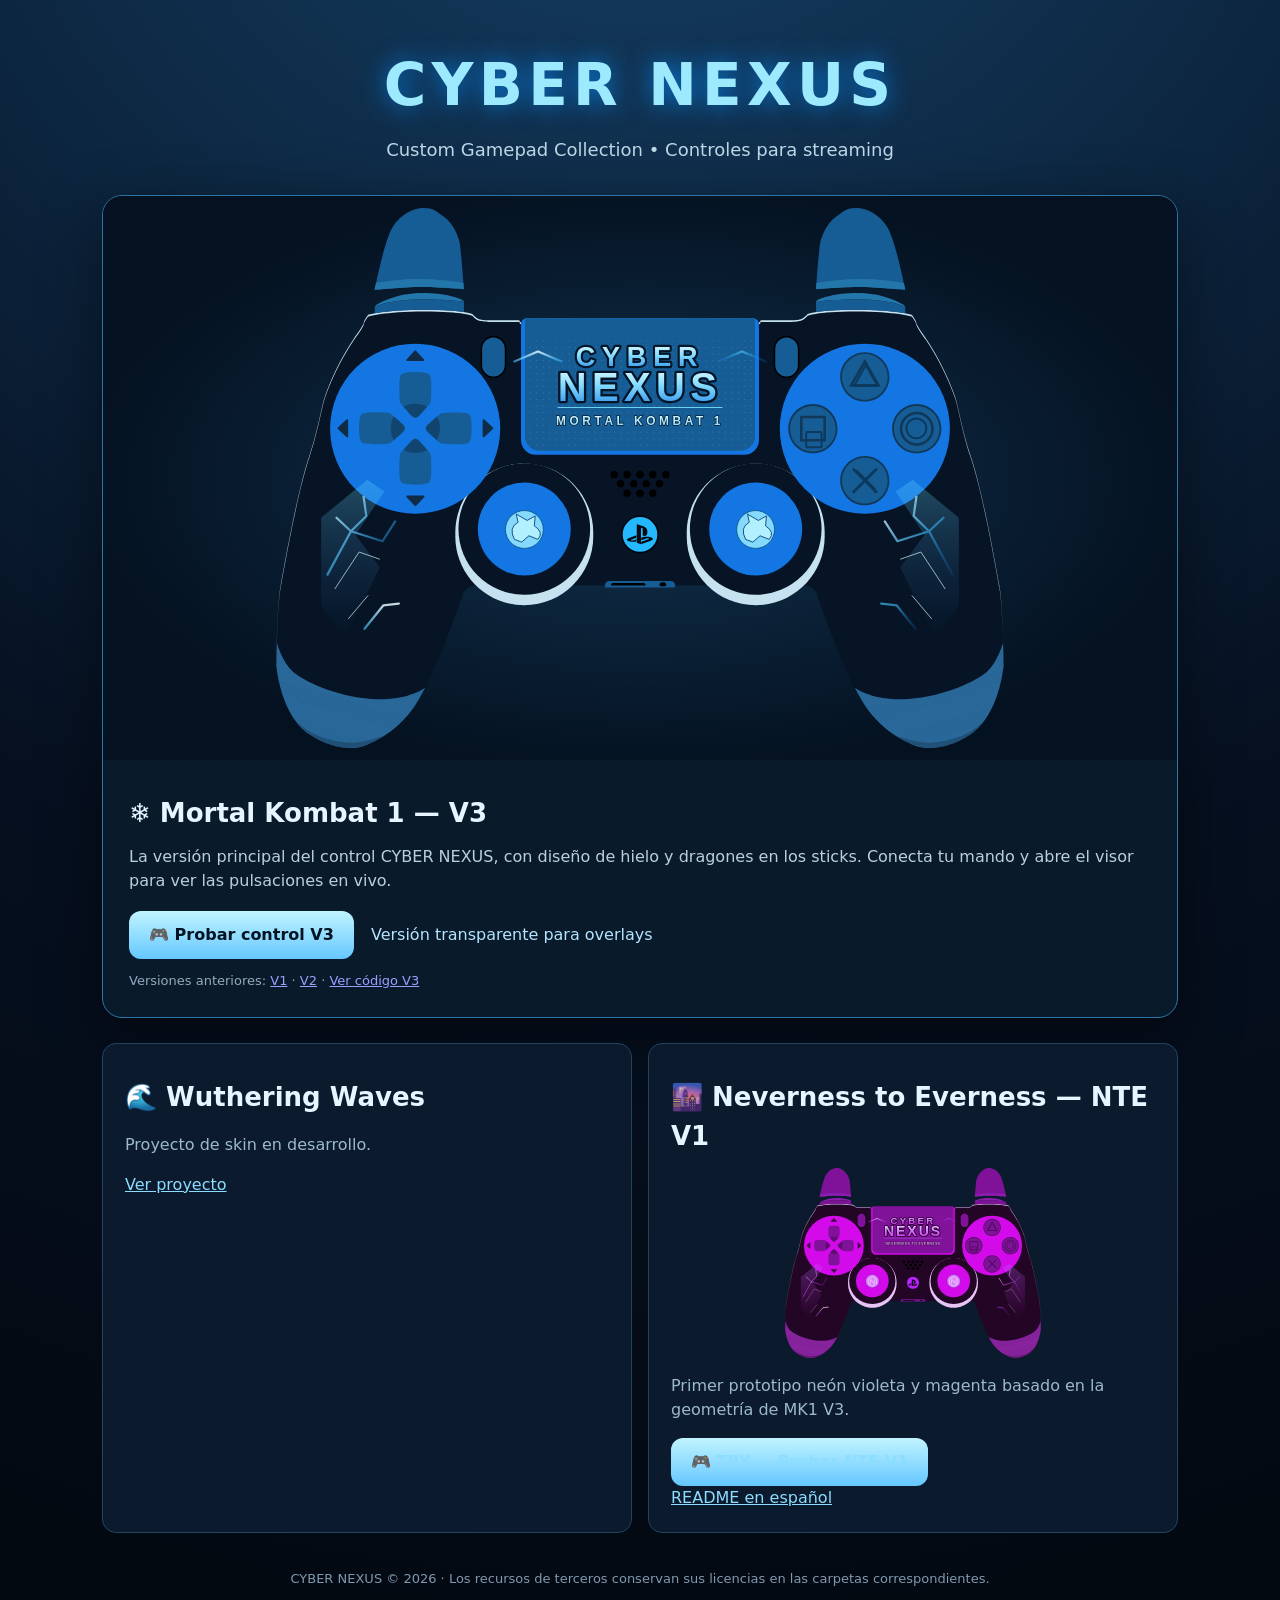
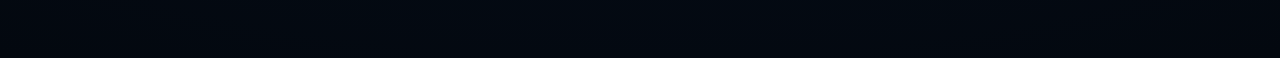
==== index.html @ a9723def "Refresh NTE V1 homepage preview after replacing analog-stick symbols" ====
<!doctype html>
<html lang="es"><head><meta charset="utf-8"><meta name="viewport" content="width=device-width,initial-scale=1">
<title>CYBER NEXUS — Gamepad Skins</title>
<meta name="description" content="Controles personalizados CYBER NEXUS para Mortal Kombat 1, Wuthering Waves y Neverness to Everness.">
<style>
:root{color-scheme:dark}*{box-sizing:border-box}body{margin:0;min-height:100vh;background:radial-gradient(circle at 50% -20%,#16446b 0,#061020 60%,#03080f 100%);color:#e6f5ff;font:16px/1.5 system-ui,Segoe UI,Arial,sans-serif}
main{max-width:1120px;margin:auto;padding:42px 22px 70px}header{text-align:center;margin-bottom:32px}h1{font-size:clamp(32px,5vw,58px);letter-spacing:.09em;margin:0;color:#9deaff;text-shadow:0 0 24px #0876d2}header p{color:#bdd6e6;font-size:18px;margin:7px 0 0}h2{margin:12px 0;font-size:26px}
.feature{border:1px solid #2a76a8;border-radius:20px;background:#091a2b;overflow:hidden;box-shadow:0 18px 65px #0007}
.preview{background:radial-gradient(ellipse,#123350 0,#041120 75%);display:block;text-align:center;padding:12px}
.preview img{display:block;width:100%;max-height:540px;object-fit:contain}
.description{padding:22px 26px 26px}.description p{color:#b8d0e1;margin:0 0 18px}
a.action{display:inline-block;border-radius:12px;padding:12px 20px;text-decoration:none;color:#041321;background:linear-gradient(#c0f4ff,#65c7ff);font-weight:750}a.action:hover{filter:brightness(1.1)}
.secondary{display:inline-block;color:#b5e4ff;padding:12px;text-decoration:none}.secondary:hover{text-decoration:underline}
.small{font-size:13px;color:#92acbe;margin-top:12px}
.links{display:grid;grid-template-columns:repeat(auto-fit,minmax(250px,1fr));gap:16px;margin-top:25px}
.links article{border:1px solid #234461;background:#0b1a2d;border-radius:14px;padding:22px}.links p{color:#9db9cc}.links a{color:#8cddff}
footer{color:#8099ae;text-align:center;margin-top:36px;font-size:13px}
</style></head><body>
<main><header><h1>CYBER NEXUS</h1><p>Custom Gamepad Collection • Controles para streaming</p></header>
<section class="feature"><div class="preview"><img src="V3/preview.svg?v=20261113-home" alt="Control Mortal Kombat 1 CYBER NEXUS V3, azul hielo" /></div>
<div class="description"><h2>❄️ Mortal Kombat 1 — V3</h2><p>La versión principal del control CYBER NEXUS, con diseño de hielo y dragones en los sticks. Conecta tu mando y abre el visor para ver las pulsaciones en vivo.</p>
<a class="action" href="V3/?bg=1">🎮 Probar control V3</a>
<a class="secondary" href="V3/">Versión transparente para overlays</a>
<div class="small">Versiones anteriores: <a href="V1/">V1</a> · <a href="V2/">V2</a> · <a href="https://github.com/Unk0wnD3m0n/cyber-nexus-gamepad-skins/tree/main/V3">Ver código V3</a></div>
</div></section>
<section class="links">
<article><h2>🌊 Wuthering Waves</h2><p>Proyecto de skin en desarrollo.</p><a href="wuwa/">Ver proyecto</a></article>
<article><h2>🌆 Neverness to Everness — NTE V1</h2><img src="nte-v1/preview.svg?v=city-glyph-2" alt="Control CYBER NEXUS NTE V1 neón violeta" style="display:block;width:100%;max-height:190px;object-fit:contain"><p>Primer prototipo neón violeta y magenta basado en la geometría de MK1 V3.</p><a class="action" href="nte-v1/?bg=1">🎮 TRY — Probar NTE V1</a><br><a href="https://github.com/Unk0wnD3m0n/cyber-nexus-gamepad-skins/blob/main/nte-v1/README_ES.md">README en español</a></article>
</section>
<footer>CYBER NEXUS © 2026 · Los recursos de terceros conservan sus licencias en las carpetas correspondientes.</footer></main></body></html>
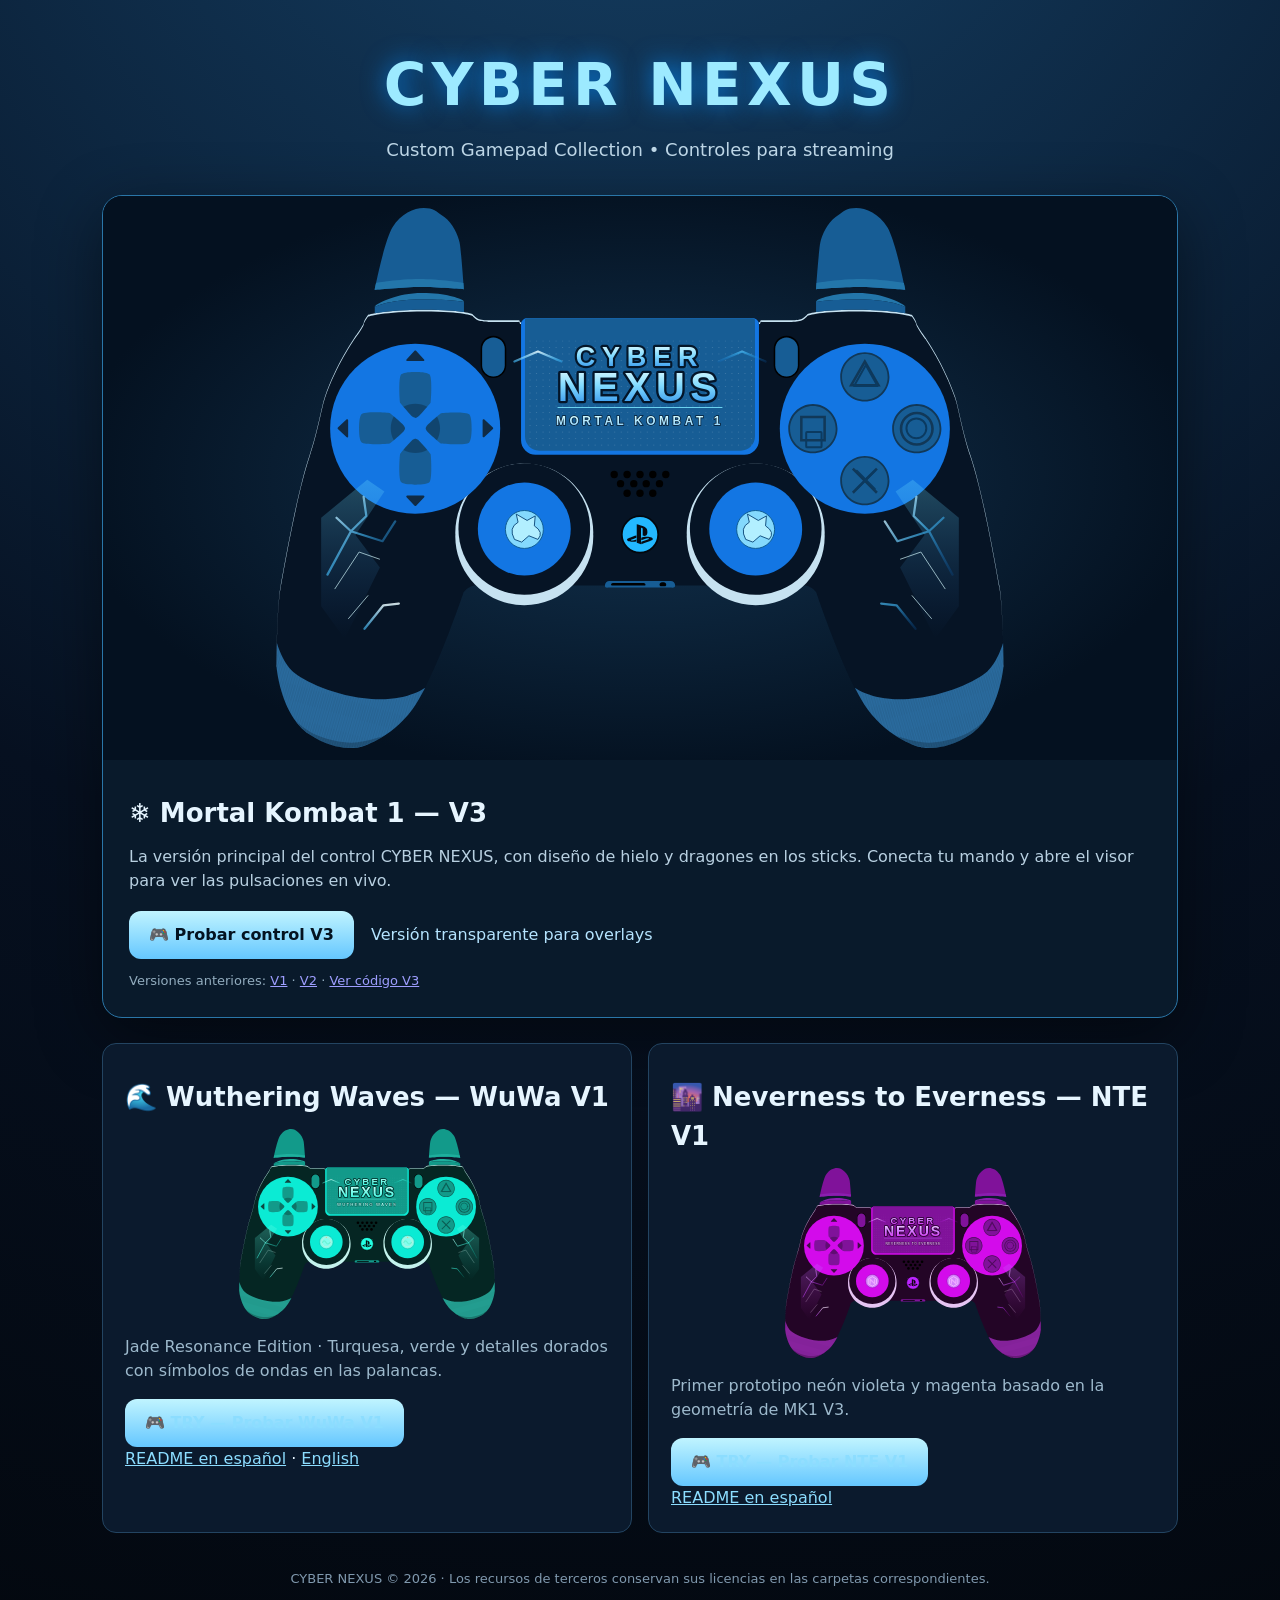
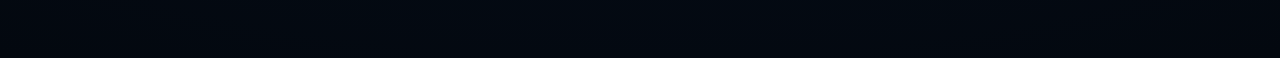
==== commit de02ae88: "Feature new jade Wuthering Waves V1 controller and TRY button on homepage" ====
--- a/index.html
+++ b/index.html
@@ -24,7 +24,7 @@
 <div class="small">Versiones anteriores: <a href="V1/">V1</a> · <a href="V2/">V2</a> · <a href="https://github.com/Unk0wnD3m0n/cyber-nexus-gamepad-skins/tree/main/V3">Ver código V3</a></div>
 </div></section>
 <section class="links">
-<article><h2>🌊 Wuthering Waves</h2><p>Proyecto de skin en desarrollo.</p><a href="wuwa/">Ver proyecto</a></article>
+<article><h2>🌊 Wuthering Waves — WuWa V1</h2><img src="wuwa-v1/preview.svg?v=jade-resonance-v1" alt="Control CYBER NEXUS Wuthering Waves V1 verde jade" style="display:block;width:100%;max-height:190px;object-fit:contain"><p>Jade Resonance Edition · Turquesa, verde y detalles dorados con símbolos de ondas en las palancas.</p><a class="action" href="wuwa-v1/?bg=1">🎮 TRY — Probar WuWa V1</a><br><a href="https://github.com/Unk0wnD3m0n/cyber-nexus-gamepad-skins/blob/main/wuwa-v1/README_ES.md">README en español</a> · <a href="https://github.com/Unk0wnD3m0n/cyber-nexus-gamepad-skins/blob/main/wuwa-v1/README.md">English</a></article>
 <article><h2>🌆 Neverness to Everness — NTE V1</h2><img src="nte-v1/preview.svg?v=city-glyph-2" alt="Control CYBER NEXUS NTE V1 neón violeta" style="display:block;width:100%;max-height:190px;object-fit:contain"><p>Primer prototipo neón violeta y magenta basado en la geometría de MK1 V3.</p><a class="action" href="nte-v1/?bg=1">🎮 TRY — Probar NTE V1</a><br><a href="https://github.com/Unk0wnD3m0n/cyber-nexus-gamepad-skins/blob/main/nte-v1/README_ES.md">README en español</a></article>
 </section>
 <footer>CYBER NEXUS © 2026 · Los recursos de terceros conservan sus licencias en las carpetas correspondientes.</footer></main></body></html>
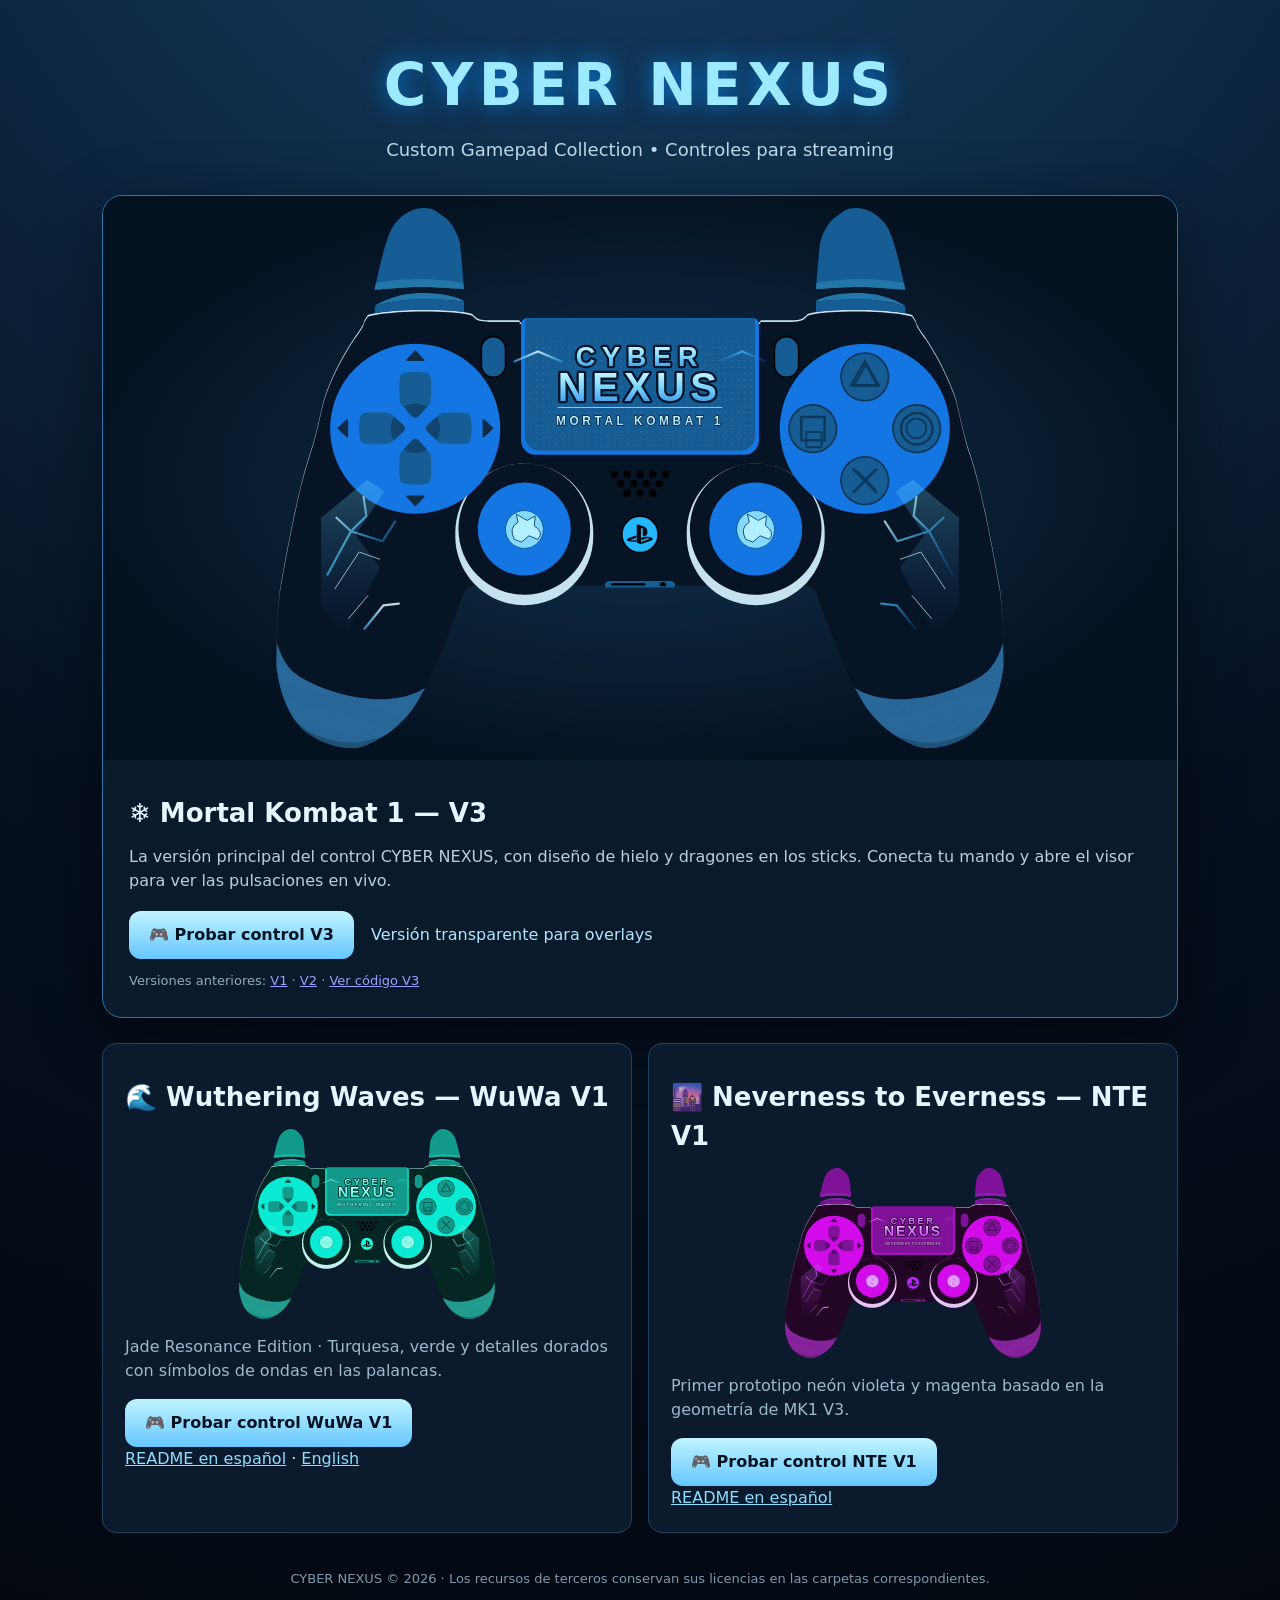
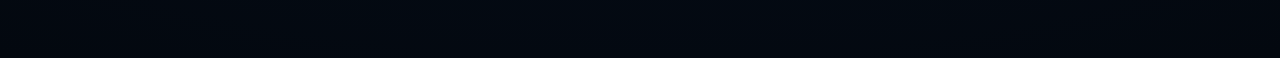
==== commit 592f643c: "Fix WuWa and NTE TRY button text contrast on homepage" ====
--- a/index.html
+++ b/index.html
@@ -13,7 +13,7 @@
 .secondary{display:inline-block;color:#b5e4ff;padding:12px;text-decoration:none}.secondary:hover{text-decoration:underline}
 .small{font-size:13px;color:#92acbe;margin-top:12px}
 .links{display:grid;grid-template-columns:repeat(auto-fit,minmax(250px,1fr));gap:16px;margin-top:25px}
-.links article{border:1px solid #234461;background:#0b1a2d;border-radius:14px;padding:22px}.links p{color:#9db9cc}.links a{color:#8cddff}
+.links article{border:1px solid #234461;background:#0b1a2d;border-radius:14px;padding:22px}.links p{color:#9db9cc}.links a:not(.action){color:#8cddff}.links a.action{color:#041321;text-shadow:none}
 footer{color:#8099ae;text-align:center;margin-top:36px;font-size:13px}
 </style></head><body>
 <main><header><h1>CYBER NEXUS</h1><p>Custom Gamepad Collection • Controles para streaming</p></header>
@@ -24,7 +24,7 @@
 <div class="small">Versiones anteriores: <a href="V1/">V1</a> · <a href="V2/">V2</a> · <a href="https://github.com/Unk0wnD3m0n/cyber-nexus-gamepad-skins/tree/main/V3">Ver código V3</a></div>
 </div></section>
 <section class="links">
-<article><h2>🌊 Wuthering Waves — WuWa V1</h2><img src="wuwa-v1/preview.svg?v=jade-resonance-v1" alt="Control CYBER NEXUS Wuthering Waves V1 verde jade" style="display:block;width:100%;max-height:190px;object-fit:contain"><p>Jade Resonance Edition · Turquesa, verde y detalles dorados con símbolos de ondas en las palancas.</p><a class="action" href="wuwa-v1/?bg=1">🎮 TRY — Probar WuWa V1</a><br><a href="https://github.com/Unk0wnD3m0n/cyber-nexus-gamepad-skins/blob/main/wuwa-v1/README_ES.md">README en español</a> · <a href="https://github.com/Unk0wnD3m0n/cyber-nexus-gamepad-skins/blob/main/wuwa-v1/README.md">English</a></article>
-<article><h2>🌆 Neverness to Everness — NTE V1</h2><img src="nte-v1/preview.svg?v=city-glyph-2" alt="Control CYBER NEXUS NTE V1 neón violeta" style="display:block;width:100%;max-height:190px;object-fit:contain"><p>Primer prototipo neón violeta y magenta basado en la geometría de MK1 V3.</p><a class="action" href="nte-v1/?bg=1">🎮 TRY — Probar NTE V1</a><br><a href="https://github.com/Unk0wnD3m0n/cyber-nexus-gamepad-skins/blob/main/nte-v1/README_ES.md">README en español</a></article>
+<article><h2>🌊 Wuthering Waves — WuWa V1</h2><img src="wuwa-v1/preview.svg?v=jade-resonance-v1" alt="Control CYBER NEXUS Wuthering Waves V1 verde jade" style="display:block;width:100%;max-height:190px;object-fit:contain"><p>Jade Resonance Edition · Turquesa, verde y detalles dorados con símbolos de ondas en las palancas.</p><a class="action" href="wuwa-v1/?bg=1">🎮 Probar control WuWa V1</a><br><a href="https://github.com/Unk0wnD3m0n/cyber-nexus-gamepad-skins/blob/main/wuwa-v1/README_ES.md">README en español</a> · <a href="https://github.com/Unk0wnD3m0n/cyber-nexus-gamepad-skins/blob/main/wuwa-v1/README.md">English</a></article>
+<article><h2>🌆 Neverness to Everness — NTE V1</h2><img src="nte-v1/preview.svg?v=city-glyph-2" alt="Control CYBER NEXUS NTE V1 neón violeta" style="display:block;width:100%;max-height:190px;object-fit:contain"><p>Primer prototipo neón violeta y magenta basado en la geometría de MK1 V3.</p><a class="action" href="nte-v1/?bg=1">🎮 Probar control NTE V1</a><br><a href="https://github.com/Unk0wnD3m0n/cyber-nexus-gamepad-skins/blob/main/nte-v1/README_ES.md">README en español</a></article>
 </section>
 <footer>CYBER NEXUS © 2026 · Los recursos de terceros conservan sus licencias en las carpetas correspondientes.</footer></main></body></html>
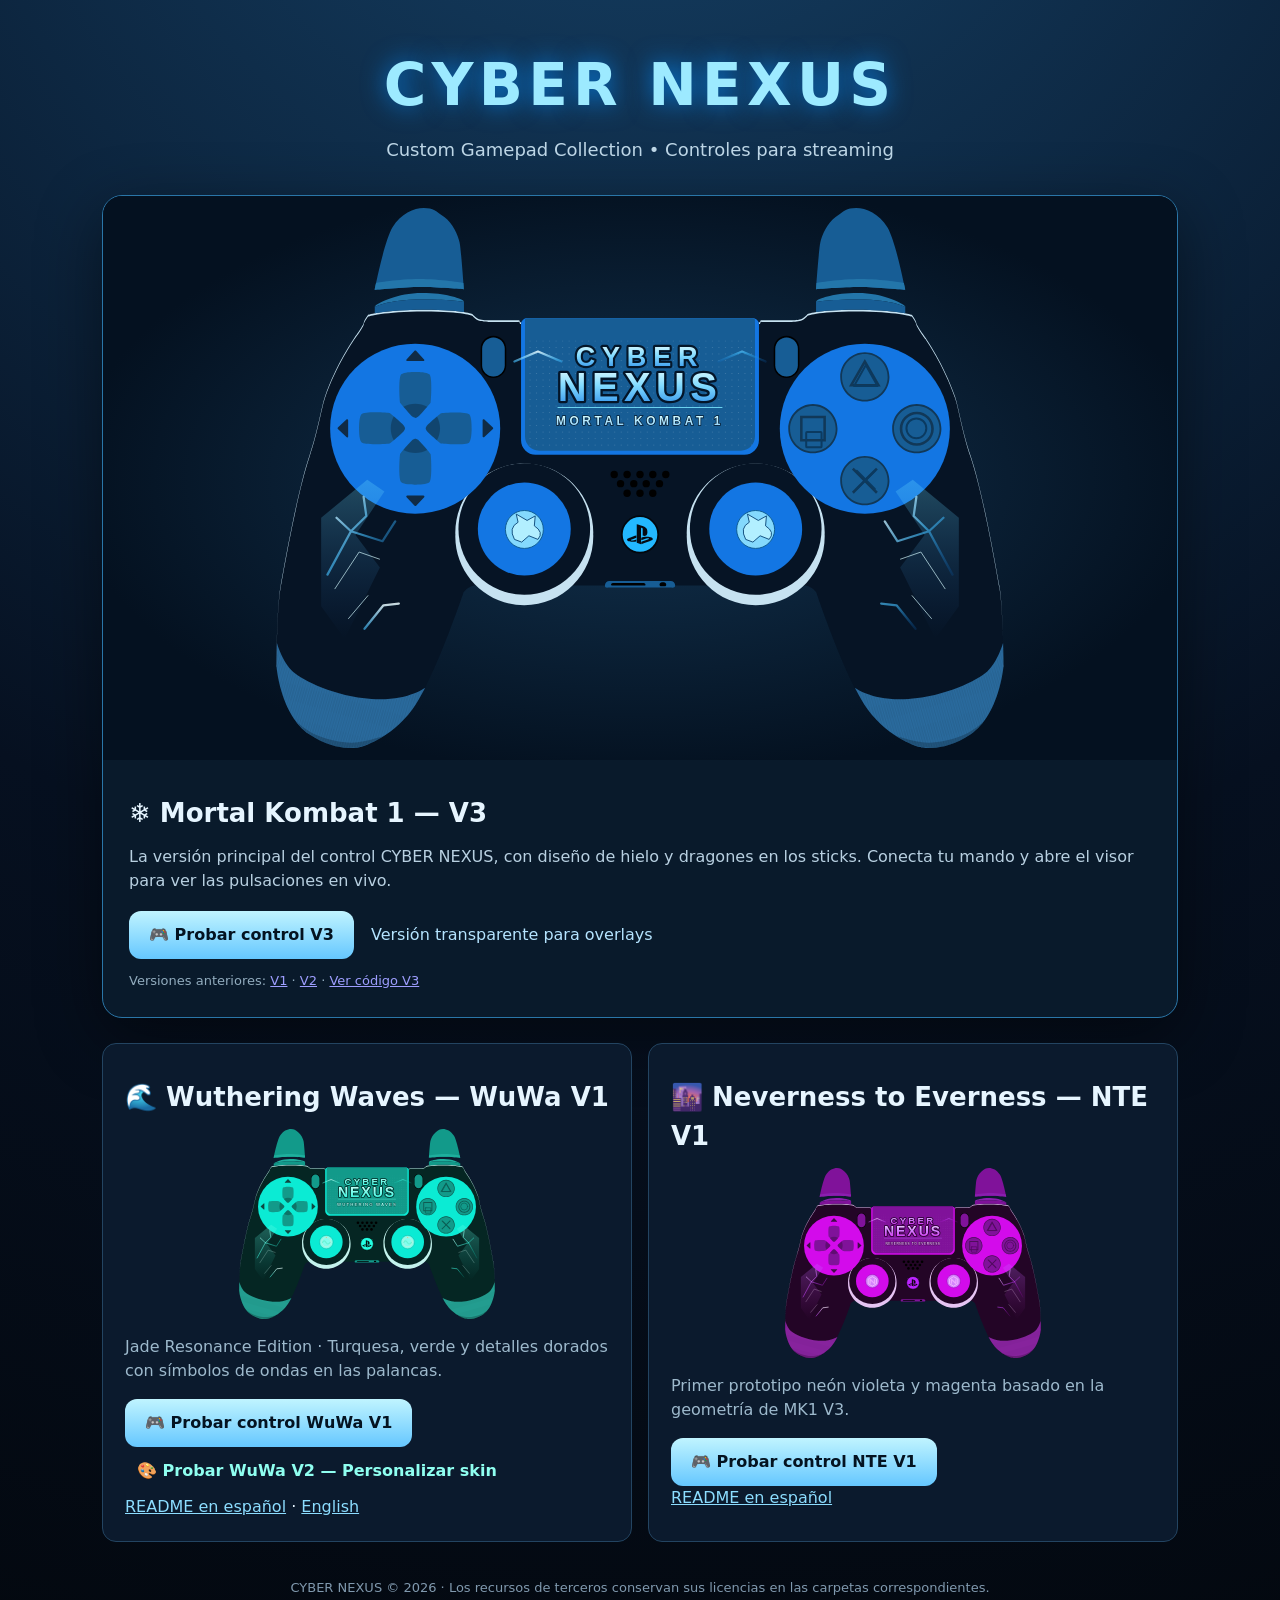
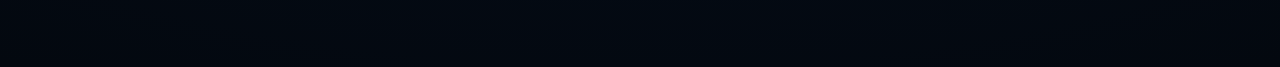
==== commit 2ba63bd3: "Add experimental WuWa V2 skin editor link alongside preserved V1" ====
--- a/index.html
+++ b/index.html
@@ -24,7 +24,7 @@
 <div class="small">Versiones anteriores: <a href="V1/">V1</a> · <a href="V2/">V2</a> · <a href="https://github.com/Unk0wnD3m0n/cyber-nexus-gamepad-skins/tree/main/V3">Ver código V3</a></div>
 </div></section>
 <section class="links">
-<article><h2>🌊 Wuthering Waves — WuWa V1</h2><img src="wuwa-v1/preview.svg?v=jade-resonance-v1" alt="Control CYBER NEXUS Wuthering Waves V1 verde jade" style="display:block;width:100%;max-height:190px;object-fit:contain"><p>Jade Resonance Edition · Turquesa, verde y detalles dorados con símbolos de ondas en las palancas.</p><a class="action" href="wuwa-v1/?bg=1">🎮 Probar control WuWa V1</a><br><a href="https://github.com/Unk0wnD3m0n/cyber-nexus-gamepad-skins/blob/main/wuwa-v1/README_ES.md">README en español</a> · <a href="https://github.com/Unk0wnD3m0n/cyber-nexus-gamepad-skins/blob/main/wuwa-v1/README.md">English</a></article>
+<article><h2>🌊 Wuthering Waves — WuWa V1</h2><img src="wuwa-v1/preview.svg?v=jade-resonance-v1" alt="Control CYBER NEXUS Wuthering Waves V1 verde jade" style="display:block;width:100%;max-height:190px;object-fit:contain"><p>Jade Resonance Edition · Turquesa, verde y detalles dorados con símbolos de ondas en las palancas.</p><a class="action" href="wuwa-v1/?bg=1">🎮 Probar control WuWa V1</a><br><a class="secondary" href="wuwa-v2/?bg=1" style="color:#8ffff0;font-weight:700">🎨 Probar WuWa V2 — Personalizar skin</a><br><a href="https://github.com/Unk0wnD3m0n/cyber-nexus-gamepad-skins/blob/main/wuwa-v1/README_ES.md">README en español</a> · <a href="https://github.com/Unk0wnD3m0n/cyber-nexus-gamepad-skins/blob/main/wuwa-v1/README.md">English</a></article>
 <article><h2>🌆 Neverness to Everness — NTE V1</h2><img src="nte-v1/preview.svg?v=city-glyph-2" alt="Control CYBER NEXUS NTE V1 neón violeta" style="display:block;width:100%;max-height:190px;object-fit:contain"><p>Primer prototipo neón violeta y magenta basado en la geometría de MK1 V3.</p><a class="action" href="nte-v1/?bg=1">🎮 Probar control NTE V1</a><br><a href="https://github.com/Unk0wnD3m0n/cyber-nexus-gamepad-skins/blob/main/nte-v1/README_ES.md">README en español</a></article>
 </section>
 <footer>CYBER NEXUS © 2026 · Los recursos de terceros conservan sus licencias en las carpetas correspondientes.</footer></main></body></html>
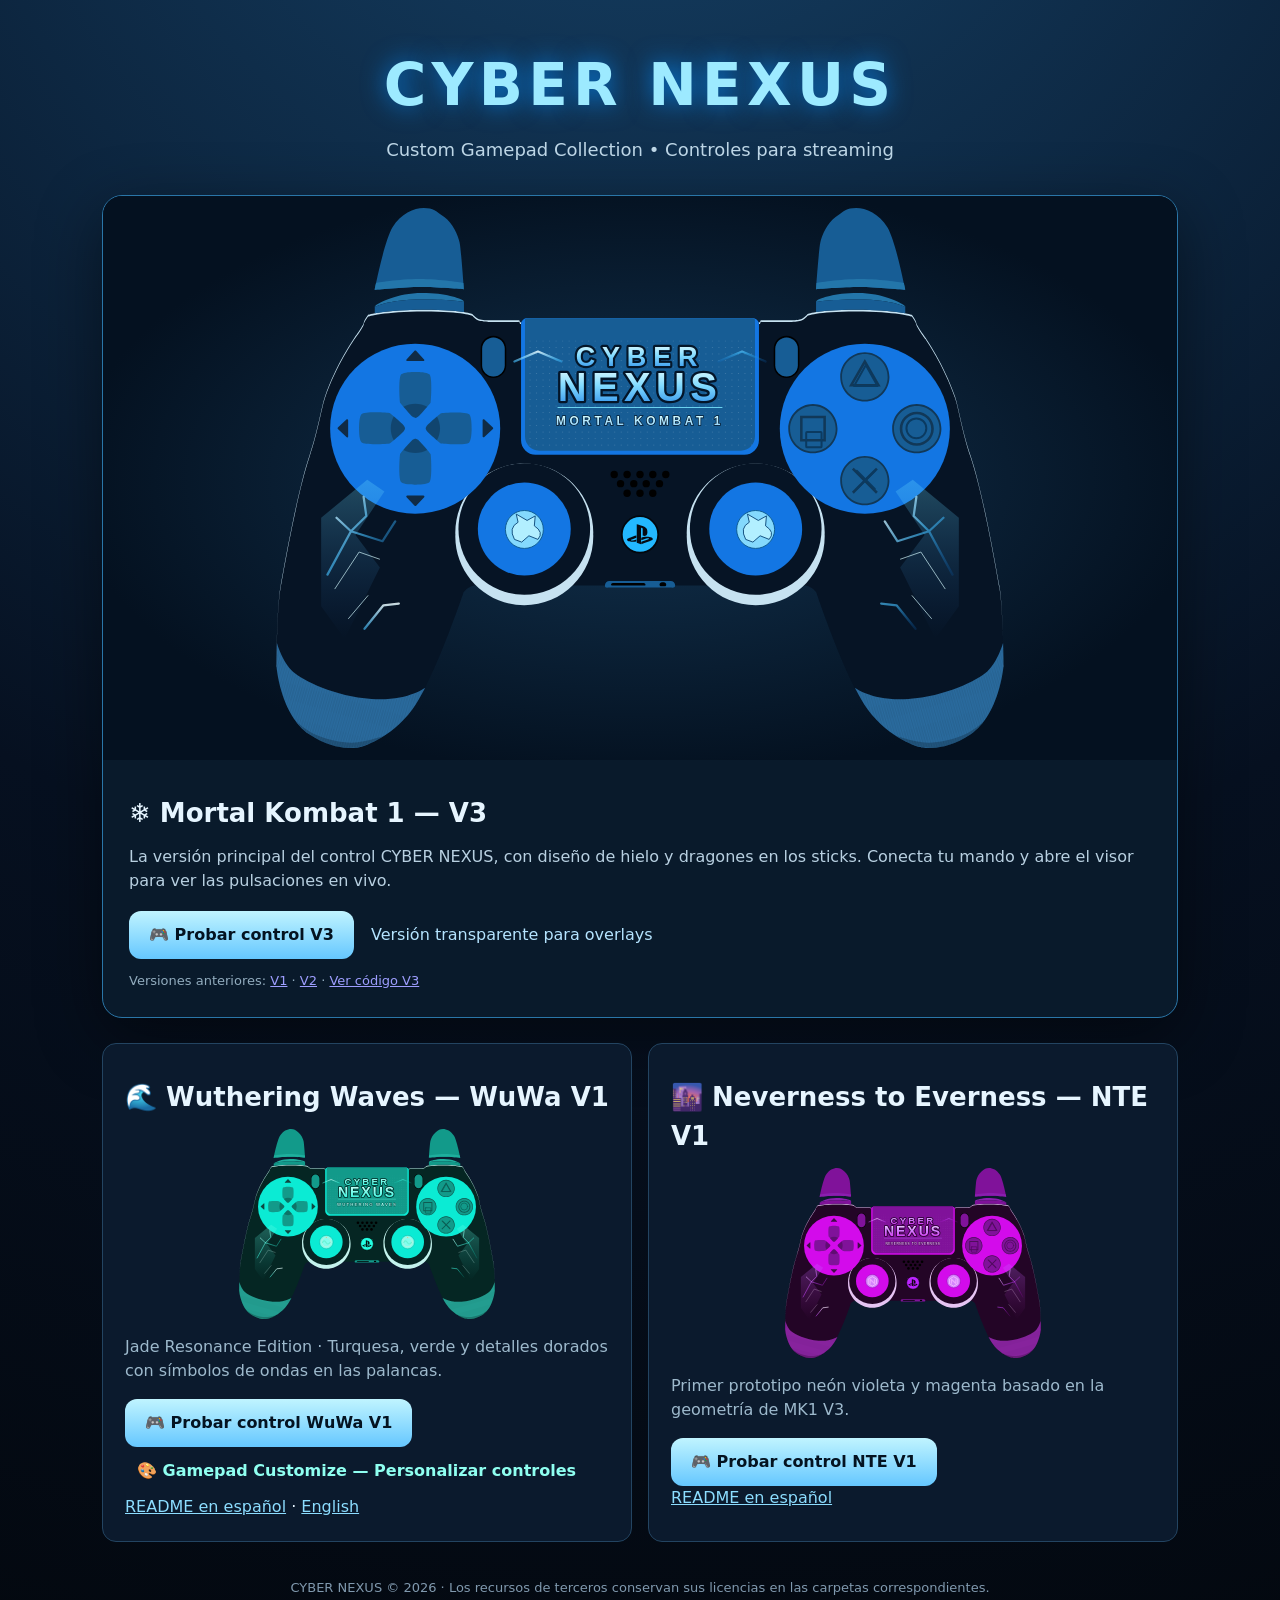
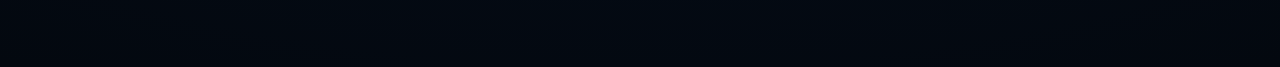
==== commit 97002c6b: "Update Gamepad Customize naming and links after folder rename" ====
--- a/index.html
+++ b/index.html
@@ -24,7 +24,7 @@
 <div class="small">Versiones anteriores: <a href="V1/">V1</a> · <a href="V2/">V2</a> · <a href="https://github.com/Unk0wnD3m0n/cyber-nexus-gamepad-skins/tree/main/V3">Ver código V3</a></div>
 </div></section>
 <section class="links">
-<article><h2>🌊 Wuthering Waves — WuWa V1</h2><img src="wuwa-v1/preview.svg?v=jade-resonance-v1" alt="Control CYBER NEXUS Wuthering Waves V1 verde jade" style="display:block;width:100%;max-height:190px;object-fit:contain"><p>Jade Resonance Edition · Turquesa, verde y detalles dorados con símbolos de ondas en las palancas.</p><a class="action" href="wuwa-v1/?bg=1">🎮 Probar control WuWa V1</a><br><a class="secondary" href="wuwa-v2/?bg=1" style="color:#8ffff0;font-weight:700">🎨 Probar WuWa V2 — Personalizar skin</a><br><a href="https://github.com/Unk0wnD3m0n/cyber-nexus-gamepad-skins/blob/main/wuwa-v1/README_ES.md">README en español</a> · <a href="https://github.com/Unk0wnD3m0n/cyber-nexus-gamepad-skins/blob/main/wuwa-v1/README.md">English</a></article>
+<article><h2>🌊 Wuthering Waves — WuWa V1</h2><img src="wuwa-v1/preview.svg?v=jade-resonance-v1" alt="Control CYBER NEXUS Wuthering Waves V1 verde jade" style="display:block;width:100%;max-height:190px;object-fit:contain"><p>Jade Resonance Edition · Turquesa, verde y detalles dorados con símbolos de ondas en las palancas.</p><a class="action" href="wuwa-v1/?bg=1">🎮 Probar control WuWa V1</a><br><a class="secondary" href="gamepad-customize/?bg=1" style="color:#8ffff0;font-weight:700">🎨 Gamepad Customize — Personalizar controles</a><br><a href="https://github.com/Unk0wnD3m0n/cyber-nexus-gamepad-skins/blob/main/wuwa-v1/README_ES.md">README en español</a> · <a href="https://github.com/Unk0wnD3m0n/cyber-nexus-gamepad-skins/blob/main/wuwa-v1/README.md">English</a></article>
 <article><h2>🌆 Neverness to Everness — NTE V1</h2><img src="nte-v1/preview.svg?v=city-glyph-2" alt="Control CYBER NEXUS NTE V1 neón violeta" style="display:block;width:100%;max-height:190px;object-fit:contain"><p>Primer prototipo neón violeta y magenta basado en la geometría de MK1 V3.</p><a class="action" href="nte-v1/?bg=1">🎮 Probar control NTE V1</a><br><a href="https://github.com/Unk0wnD3m0n/cyber-nexus-gamepad-skins/blob/main/nte-v1/README_ES.md">README en español</a></article>
 </section>
 <footer>CYBER NEXUS © 2026 · Los recursos de terceros conservan sus licencias en las carpetas correspondientes.</footer></main></body></html>
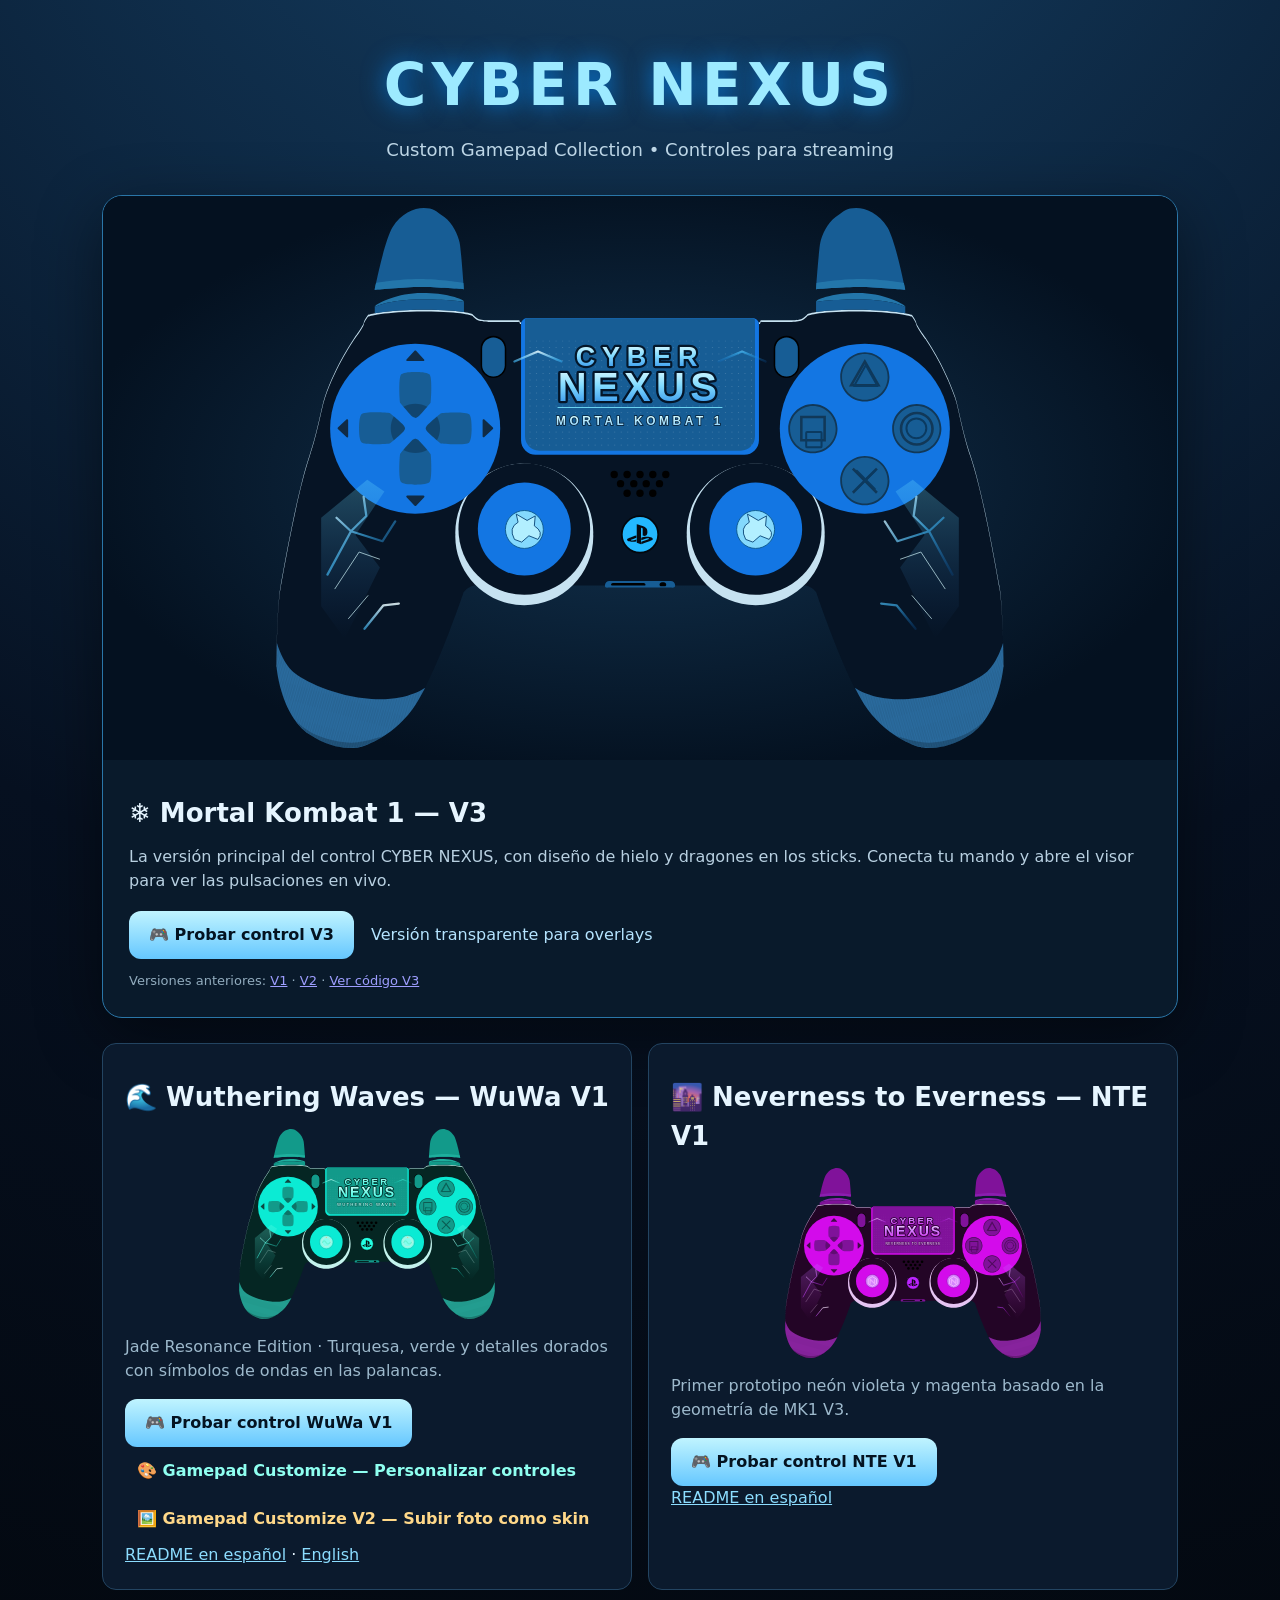
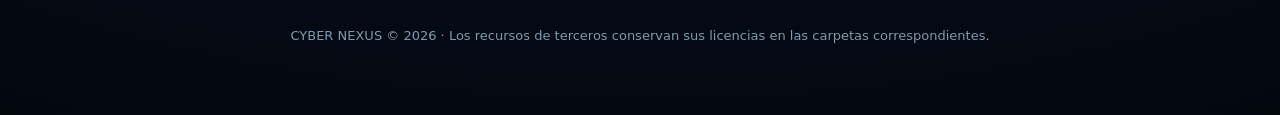
==== commit 45c3c642: "Link new photo skin customizer V2 on main collection page" ====
--- a/index.html
+++ b/index.html
@@ -24,7 +24,7 @@
 <div class="small">Versiones anteriores: <a href="V1/">V1</a> · <a href="V2/">V2</a> · <a href="https://github.com/Unk0wnD3m0n/cyber-nexus-gamepad-skins/tree/main/V3">Ver código V3</a></div>
 </div></section>
 <section class="links">
-<article><h2>🌊 Wuthering Waves — WuWa V1</h2><img src="wuwa-v1/preview.svg?v=jade-resonance-v1" alt="Control CYBER NEXUS Wuthering Waves V1 verde jade" style="display:block;width:100%;max-height:190px;object-fit:contain"><p>Jade Resonance Edition · Turquesa, verde y detalles dorados con símbolos de ondas en las palancas.</p><a class="action" href="wuwa-v1/?bg=1">🎮 Probar control WuWa V1</a><br><a class="secondary" href="gamepad-customize/?bg=1" style="color:#8ffff0;font-weight:700">🎨 Gamepad Customize — Personalizar controles</a><br><a href="https://github.com/Unk0wnD3m0n/cyber-nexus-gamepad-skins/blob/main/wuwa-v1/README_ES.md">README en español</a> · <a href="https://github.com/Unk0wnD3m0n/cyber-nexus-gamepad-skins/blob/main/wuwa-v1/README.md">English</a></article>
+<article><h2>🌊 Wuthering Waves — WuWa V1</h2><img src="wuwa-v1/preview.svg?v=jade-resonance-v1" alt="Control CYBER NEXUS Wuthering Waves V1 verde jade" style="display:block;width:100%;max-height:190px;object-fit:contain"><p>Jade Resonance Edition · Turquesa, verde y detalles dorados con símbolos de ondas en las palancas.</p><a class="action" href="wuwa-v1/?bg=1">🎮 Probar control WuWa V1</a><br><a class="secondary" href="gamepad-customize/?bg=1" style="color:#8ffff0;font-weight:700">🎨 Gamepad Customize — Personalizar controles</a><br><a class="secondary" href="gamepad-customize-v2/?bg=1" style="color:#ffd889;font-weight:750">🖼️ Gamepad Customize V2 — Subir foto como skin</a><br><a href="https://github.com/Unk0wnD3m0n/cyber-nexus-gamepad-skins/blob/main/wuwa-v1/README_ES.md">README en español</a> · <a href="https://github.com/Unk0wnD3m0n/cyber-nexus-gamepad-skins/blob/main/wuwa-v1/README.md">English</a></article>
 <article><h2>🌆 Neverness to Everness — NTE V1</h2><img src="nte-v1/preview.svg?v=city-glyph-2" alt="Control CYBER NEXUS NTE V1 neón violeta" style="display:block;width:100%;max-height:190px;object-fit:contain"><p>Primer prototipo neón violeta y magenta basado en la geometría de MK1 V3.</p><a class="action" href="nte-v1/?bg=1">🎮 Probar control NTE V1</a><br><a href="https://github.com/Unk0wnD3m0n/cyber-nexus-gamepad-skins/blob/main/nte-v1/README_ES.md">README en español</a></article>
 </section>
 <footer>CYBER NEXUS © 2026 · Los recursos de terceros conservan sus licencias en las carpetas correspondientes.</footer></main></body></html>
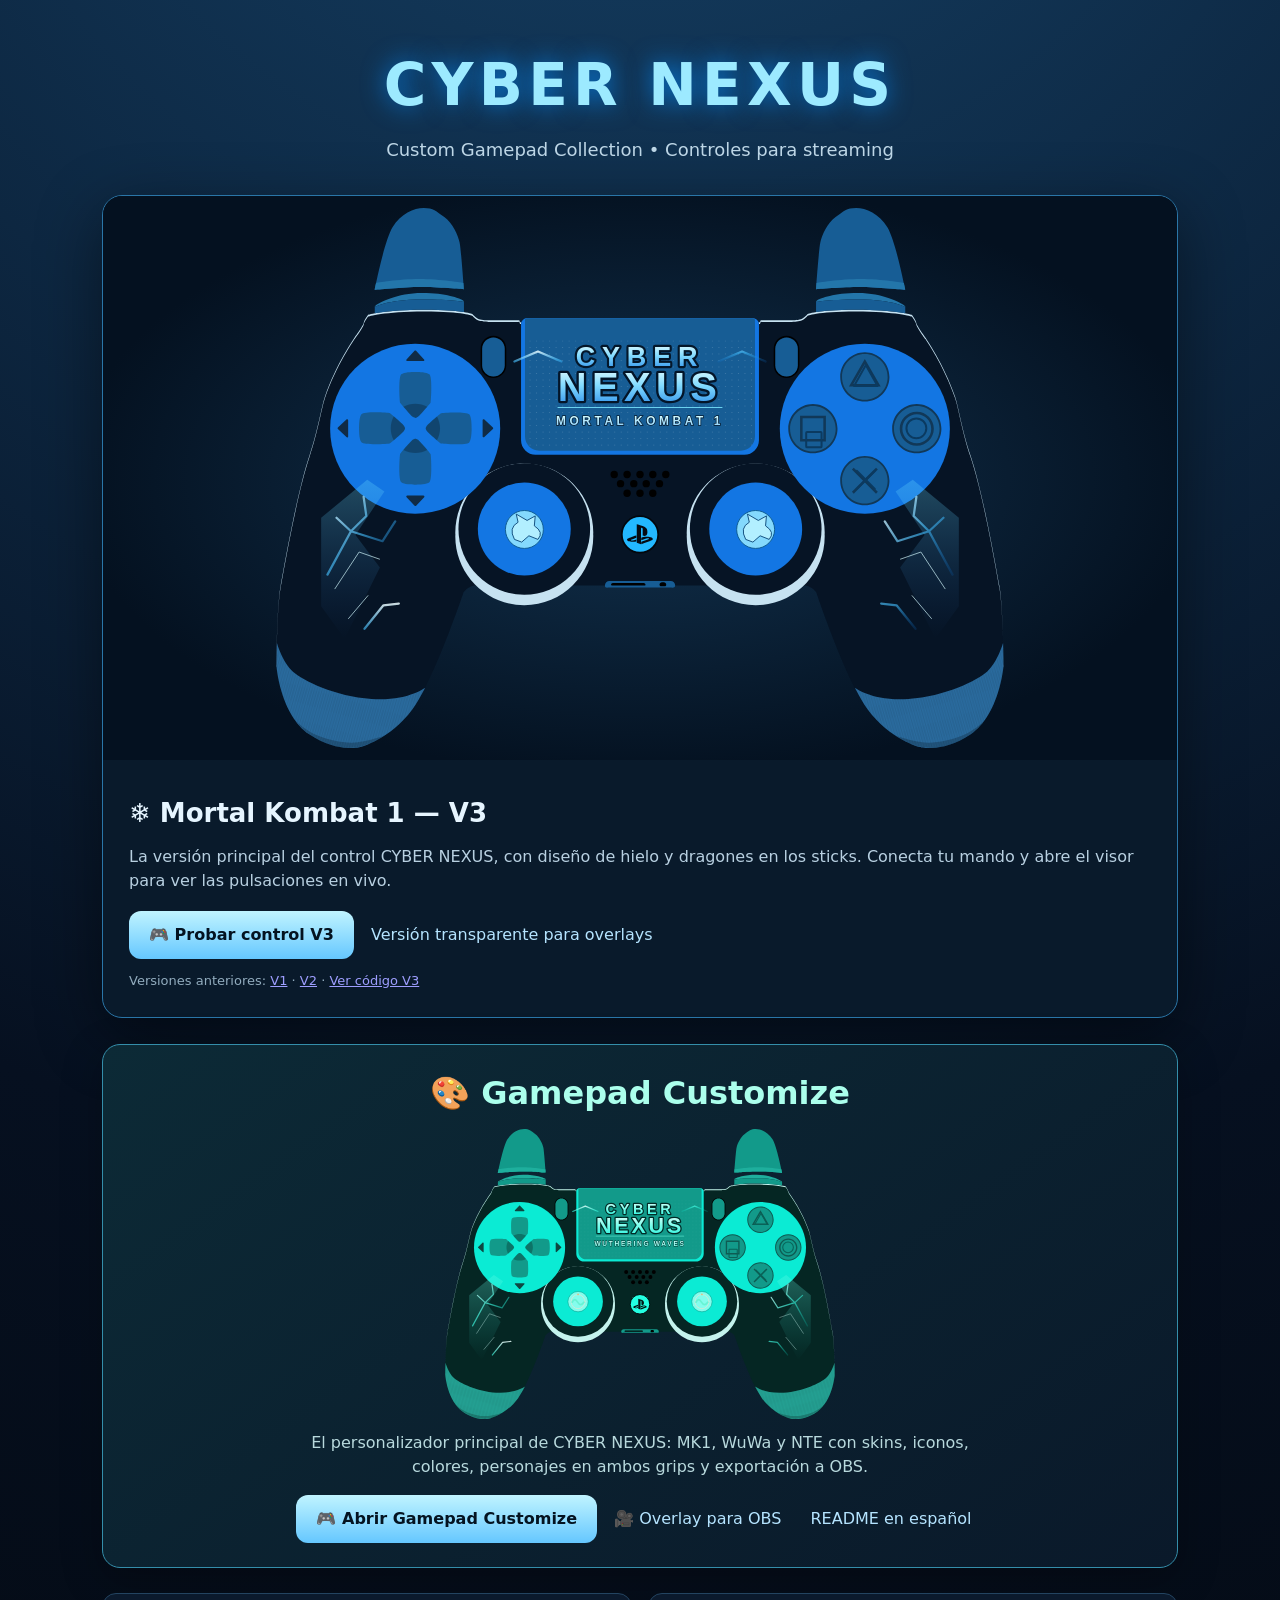
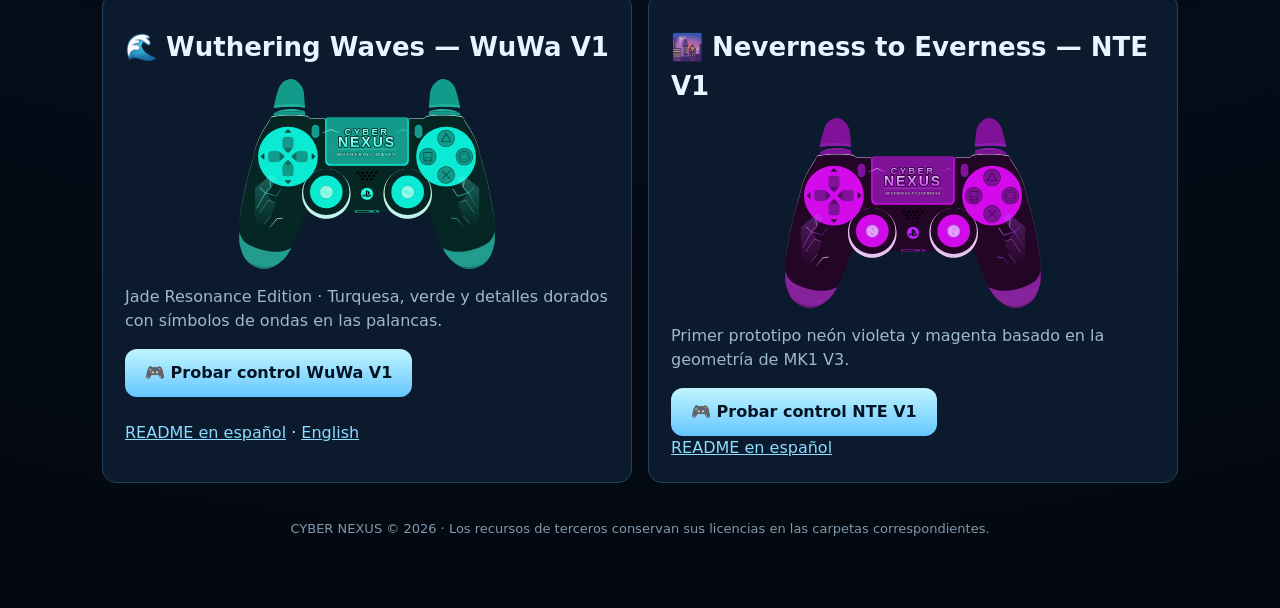
==== commit f22ff8e7: "Feature promoted Gamepad Customize in center of homepage and remove old V2 links" ====
--- a/index.html
+++ b/index.html
@@ -15,6 +15,11 @@
 .links{display:grid;grid-template-columns:repeat(auto-fit,minmax(250px,1fr));gap:16px;margin-top:25px}
 .links article{border:1px solid #234461;background:#0b1a2d;border-radius:14px;padding:22px}.links p{color:#9db9cc}.links a:not(.action){color:#8cddff}.links a.action{color:#041321;text-shadow:none}
 footer{color:#8099ae;text-align:center;margin-top:36px;font-size:13px}
+.customizer-feature{margin:26px auto 0;padding:24px;text-align:center;border:1px solid #348eaa;border-radius:18px;background:linear-gradient(145deg,#0c2a36,#0a192a);box-shadow:0 12px 40px #0004}
+.customizer-feature h2{color:#abffec;font-size:clamp(24px,3vw,32px);margin:0 0 12px}
+.customizer-feature img{display:block;max-height:290px;width:min(100%,550px);object-fit:contain;margin:0 auto 12px}
+.customizer-feature p{color:#b8d9dd;max-width:690px;margin:0 auto 16px}
+.customizer-feature .secondary{color:#b5e4ff}
 </style></head><body>
 <main><header><h1>CYBER NEXUS</h1><p>Custom Gamepad Collection • Controles para streaming</p></header>
 <section class="feature"><div class="preview"><img src="V3/preview.svg?v=20261113-home" alt="Control Mortal Kombat 1 CYBER NEXUS V3, azul hielo" /></div>
@@ -23,8 +28,16 @@
 <a class="secondary" href="V3/">Versión transparente para overlays</a>
 <div class="small">Versiones anteriores: <a href="V1/">V1</a> · <a href="V2/">V2</a> · <a href="https://github.com/Unk0wnD3m0n/cyber-nexus-gamepad-skins/tree/main/V3">Ver código V3</a></div>
 </div></section>
+<section class="customizer-feature" aria-label="Gamepad Customize — personalizador principal">
+<h2>🎨 Gamepad Customize</h2>
+<img src="gamepad-customize/preview.svg?v=main-edition-20261114" alt="Gamepad Customize CYBER NEXUS, controlador personalizable" loading="lazy">
+<p>El personalizador principal de CYBER NEXUS: MK1, WuWa y NTE con skins, iconos, colores, personajes en ambos grips y exportación a OBS.</p>
+<a class="action" href="gamepad-customize/?bg=1">🎮 Abrir Gamepad Customize</a>
+<a class="secondary" href="gamepad-customize/?overlay=1">🎥 Overlay para OBS</a>
+<a class="secondary" href="https://github.com/Unk0wnD3m0n/cyber-nexus-gamepad-skins/blob/main/gamepad-customize/README_ES.md">README en español</a>
+</section>
 <section class="links">
-<article><h2>🌊 Wuthering Waves — WuWa V1</h2><img src="wuwa-v1/preview.svg?v=jade-resonance-v1" alt="Control CYBER NEXUS Wuthering Waves V1 verde jade" style="display:block;width:100%;max-height:190px;object-fit:contain"><p>Jade Resonance Edition · Turquesa, verde y detalles dorados con símbolos de ondas en las palancas.</p><a class="action" href="wuwa-v1/?bg=1">🎮 Probar control WuWa V1</a><br><a class="secondary" href="gamepad-customize/?bg=1" style="color:#8ffff0;font-weight:700">🎨 Gamepad Customize — Personalizar controles</a><br><a class="secondary" href="gamepad-customize-v2/?bg=1" style="color:#ffd889;font-weight:750">🖼️ Gamepad Customize V2 — Subir foto como skin</a><br><a href="https://github.com/Unk0wnD3m0n/cyber-nexus-gamepad-skins/blob/main/wuwa-v1/README_ES.md">README en español</a> · <a href="https://github.com/Unk0wnD3m0n/cyber-nexus-gamepad-skins/blob/main/wuwa-v1/README.md">English</a></article>
+<article><h2>🌊 Wuthering Waves — WuWa V1</h2><img src="wuwa-v1/preview.svg?v=jade-resonance-v1" alt="Control CYBER NEXUS Wuthering Waves V1 verde jade" style="display:block;width:100%;max-height:190px;object-fit:contain"><p>Jade Resonance Edition · Turquesa, verde y detalles dorados con símbolos de ondas en las palancas.</p><a class="action" href="wuwa-v1/?bg=1">🎮 Probar control WuWa V1</a><br><br><a href="https://github.com/Unk0wnD3m0n/cyber-nexus-gamepad-skins/blob/main/wuwa-v1/README_ES.md">README en español</a> · <a href="https://github.com/Unk0wnD3m0n/cyber-nexus-gamepad-skins/blob/main/wuwa-v1/README.md">English</a></article>
 <article><h2>🌆 Neverness to Everness — NTE V1</h2><img src="nte-v1/preview.svg?v=city-glyph-2" alt="Control CYBER NEXUS NTE V1 neón violeta" style="display:block;width:100%;max-height:190px;object-fit:contain"><p>Primer prototipo neón violeta y magenta basado en la geometría de MK1 V3.</p><a class="action" href="nte-v1/?bg=1">🎮 Probar control NTE V1</a><br><a href="https://github.com/Unk0wnD3m0n/cyber-nexus-gamepad-skins/blob/main/nte-v1/README_ES.md">README en español</a></article>
 </section>
 <footer>CYBER NEXUS © 2026 · Los recursos de terceros conservan sus licencias en las carpetas correspondientes.</footer></main></body></html>
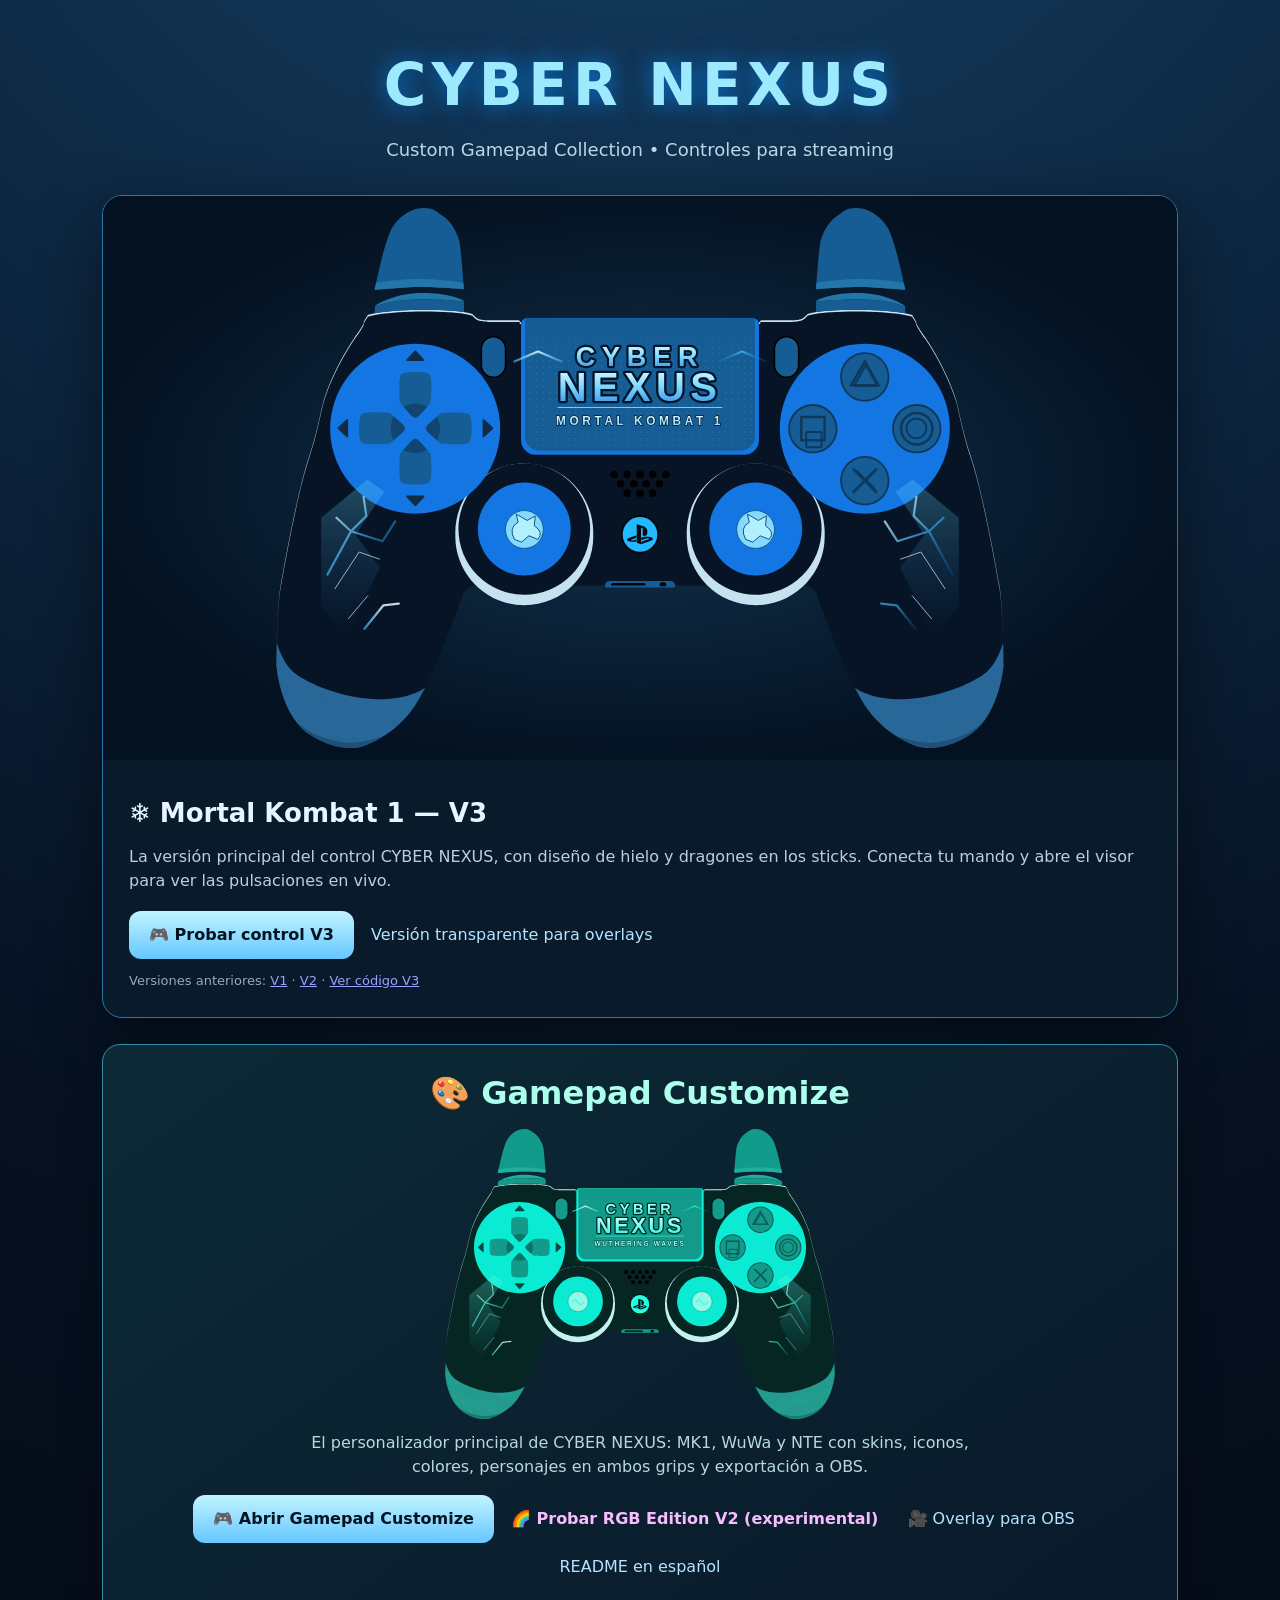
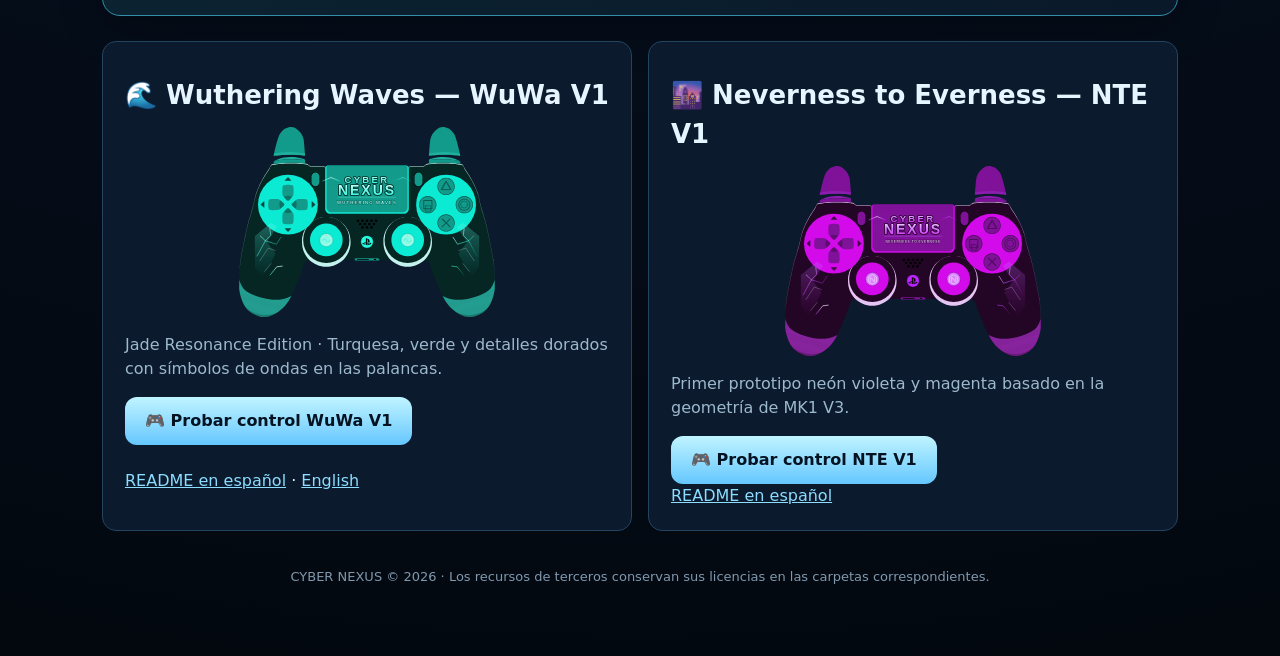
==== commit 5031848e: "Add experimental RGB V2 test link beside stable Gamepad Customize on homepage" ====
--- a/index.html
+++ b/index.html
@@ -33,6 +33,7 @@
 <img src="gamepad-customize/preview.svg?v=main-edition-20261114" alt="Gamepad Customize CYBER NEXUS, controlador personalizable" loading="lazy">
 <p>El personalizador principal de CYBER NEXUS: MK1, WuWa y NTE con skins, iconos, colores, personajes en ambos grips y exportación a OBS.</p>
 <a class="action" href="gamepad-customize/?bg=1">🎮 Abrir Gamepad Customize</a>
+<a class="secondary" href="gamepad-customize-v2/?bg=1" style="color:#f7bdff;font-weight:750">🌈 Probar RGB Edition V2 (experimental)</a>
 <a class="secondary" href="gamepad-customize/?overlay=1">🎥 Overlay para OBS</a>
 <a class="secondary" href="https://github.com/Unk0wnD3m0n/cyber-nexus-gamepad-skins/blob/main/gamepad-customize/README_ES.md">README en español</a>
 </section>
